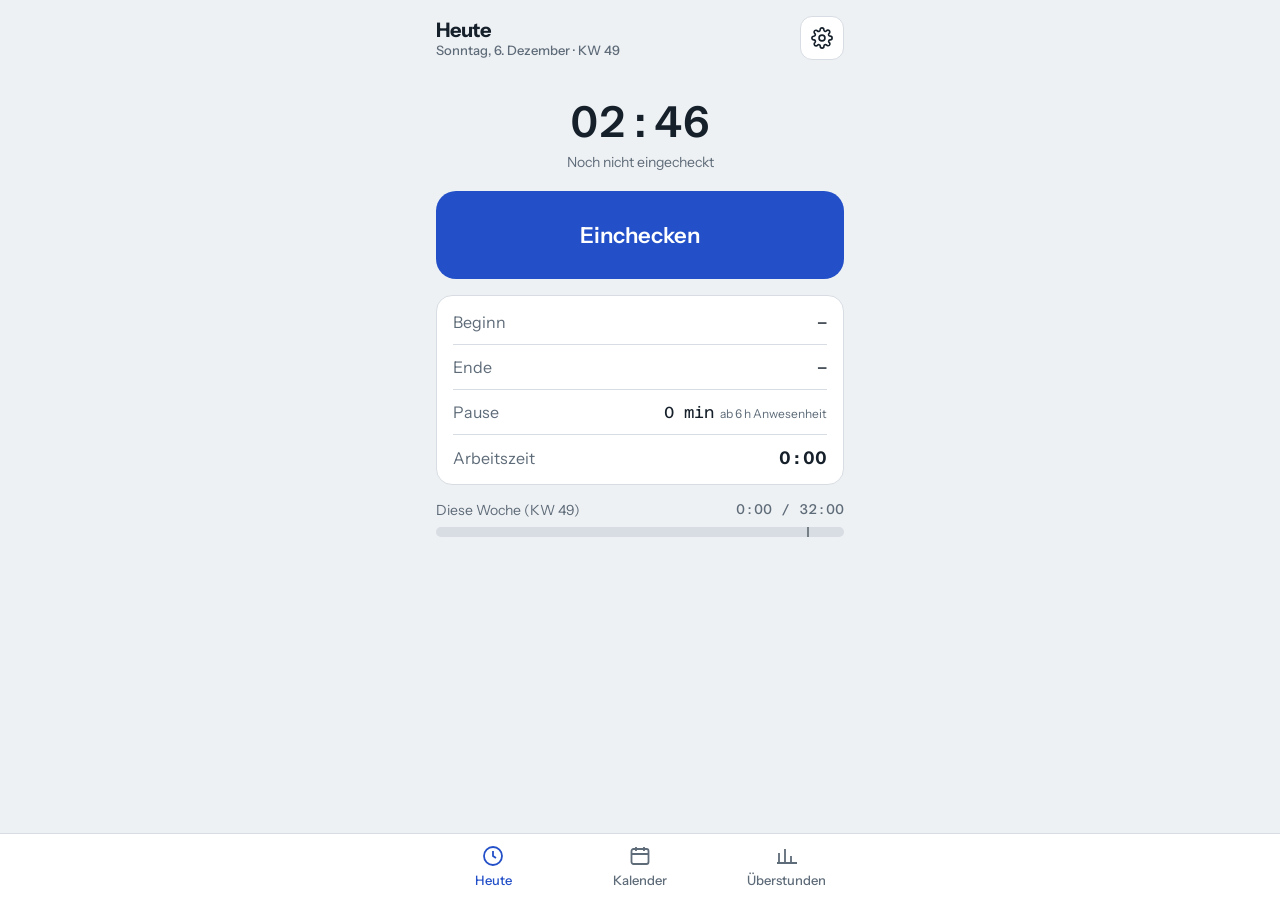
==== index.html @ 5ab732d1 "Stempeluhr: simple personal time logger PWA Check in/out, automatic ArbZG pause, 32 h week with 10 %" ====
<!doctype html>
<html lang="de">
<head>
<meta charset="utf-8">
<meta name="viewport" content="width=device-width,initial-scale=1,viewport-fit=cover">
<title>Stempeluhr</title>
<meta name="theme-color" content="#2350C8">
<link rel="manifest" href="manifest.webmanifest">
<link rel="icon" href="icon-192.png">
<link rel="apple-touch-icon" href="icon-192.png">
<link rel="stylesheet" href="https://fonts.googleapis.com/css2?family=Instrument+Sans:wght@400;500;600;700&family=Azeret+Mono:wght@400;500;600&display=swap">
<link rel="stylesheet" href="style.css">
</head>
<body>
<div class="app">
  <header>
    <div><h1 id="hdr">Heute</h1><small id="sub"></small></div>
    <button class="icon-btn" id="gear" aria-label="Einstellungen">
      <svg width="22" height="22" viewBox="0 0 24 24" fill="none" stroke="currentColor" stroke-width="1.8"><circle cx="12" cy="12" r="3.2"/><path d="M19.4 15a1.7 1.7 0 0 0 .3 1.8l.1.1a2 2 0 1 1-2.8 2.8l-.1-.1a1.7 1.7 0 0 0-1.8-.3 1.7 1.7 0 0 0-1 1.5V21a2 2 0 1 1-4 0v-.1a1.7 1.7 0 0 0-1.1-1.5 1.7 1.7 0 0 0-1.8.3l-.1.1a2 2 0 1 1-2.8-2.8l.1-.1a1.7 1.7 0 0 0 .3-1.8 1.7 1.7 0 0 0-1.5-1H3a2 2 0 1 1 0-4h.1a1.7 1.7 0 0 0 1.5-1.1 1.7 1.7 0 0 0-.3-1.8l-.1-.1a2 2 0 1 1 2.8-2.8l.1.1a1.7 1.7 0 0 0 1.8.3H9a1.7 1.7 0 0 0 1-1.5V3a2 2 0 1 1 4 0v.1a1.7 1.7 0 0 0 1 1.5 1.7 1.7 0 0 0 1.8-.3l.1-.1a2 2 0 1 1 2.8 2.8l-.1.1a1.7 1.7 0 0 0-.3 1.8V9a1.7 1.7 0 0 0 1.5 1H21a2 2 0 1 1 0 4h-.1a1.7 1.7 0 0 0-1.5 1z"/></svg>
    </button>
  </header>
  <section data-tab="heute" id="t-heute"></section>
  <section data-tab="kalender" id="t-kalender" hidden></section>
  <section data-tab="ueber" id="t-ueber" hidden></section>
</div>

<div class="tabbar"><nav role="tablist">
  <button role="tab" data-go="heute" aria-selected="true"><svg viewBox="0 0 24 24" fill="none" stroke="currentColor" stroke-width="1.8"><circle cx="12" cy="12" r="9"/><path d="M12 7v5l3 2"/></svg>Heute</button>
  <button role="tab" data-go="kalender" aria-selected="false"><svg viewBox="0 0 24 24" fill="none" stroke="currentColor" stroke-width="1.8"><rect x="3.5" y="5" width="17" height="15" rx="2"/><path d="M3.5 10h17M8 3v4M16 3v4"/></svg>Kalender</button>
  <button role="tab" data-go="ueber" aria-selected="false"><svg viewBox="0 0 24 24" fill="none" stroke="currentColor" stroke-width="1.8"><path d="M4 19V9M10 19V5M16 19v-7M22 19H2"/></svg>Überstunden</button>
</nav></div>

<div id="sheetHost"></div>
<input type="file" id="restoreFile" accept="application/json,.json" hidden>

<script src="calc.js"></script>
<script src="app.js"></script>
</body>
</html>
---- style.css ----
/* Layout: one phone-width column, header + tab body + fixed bottom tab bar */
:root{
  --bg:#EEF1F4; --surface:#FFFFFF; --ink:#16202B; --muted:#5E6B78; --line:#D7DDE3;
  --accent:#2350C8; --accent-ink:#FFFFFF; --plus:#18794E; --minus:#C2362B; --off:#B7791F; --soft:#E3E9F7;
  --sans:"Instrument Sans",system-ui,-apple-system,"Segoe UI",Roboto,sans-serif;
  --mono:"Azeret Mono",ui-monospace,"Roboto Mono",Consolas,monospace;
  color-scheme:light;
}
@media (prefers-color-scheme:dark){:root{
  --bg:#10151B; --surface:#19212A; --ink:#E8EDF2; --muted:#93A0AD; --line:#2A3542;
  --accent:#6E92F2; --accent-ink:#0B1220; --plus:#4CC38A; --minus:#F07167; --off:#E0A84A; --soft:#1F2C44; color-scheme:dark}}
*{box-sizing:border-box}
html,body{height:100%;margin:0}
body{background:var(--bg);color:var(--ink);font-family:var(--sans);font-size:16px;-webkit-tap-highlight-color:transparent}
[hidden]{display:none!important}
.app{max-width:440px;margin:0 auto;min-height:100%;display:flex;flex-direction:column;
  padding-left:max(16px,env(safe-area-inset-left,0px));padding-right:max(16px,env(safe-area-inset-right,0px));
  padding-top:env(safe-area-inset-top,0px);padding-bottom:calc(96px + env(safe-area-inset-bottom,0px))}
header{display:flex;align-items:center;justify-content:space-between;padding-block:16px 8px}
header h1{font-size:20px;margin:0;font-weight:700;letter-spacing:-.01em}
header small{display:block;color:var(--muted);font-size:13px;font-weight:500}
.icon-btn{width:44px;height:44px;border-radius:12px;border:1px solid var(--line);background:var(--surface);color:var(--ink);display:grid;place-items:center;cursor:pointer;font-size:20px}
.num{font-family:var(--mono);font-variant-numeric:tabular-nums}
section[data-tab]{display:flex;flex-direction:column;gap:16px;padding-top:8px}
/* Heute */
.clock{display:flex;flex-direction:column;align-items:center;gap:6px;padding-block:20px 4px}
.clock .now{font-family:var(--mono);font-size:44px;font-weight:500;letter-spacing:-.02em}
.clock .state{font-size:14px;color:var(--muted)}
.state .dot{display:inline-block;width:8px;height:8px;border-radius:50%;background:var(--plus);margin-right:6px;vertical-align:1px}
.big{width:100%;min-height:88px;border:0;border-radius:20px;font:600 22px var(--sans);cursor:pointer;background:var(--accent);color:var(--accent-ink)}
.big.out{background:var(--ink);color:var(--bg)}
.big.done{background:var(--surface);color:var(--muted);border:1px dashed var(--line);font-size:17px}
button:focus-visible,input:focus-visible{outline:3px solid var(--accent);outline-offset:2px}
.panel{background:var(--surface);border:1px solid var(--line);border-radius:16px;padding:4px 16px}
.row{display:flex;justify-content:space-between;align-items:baseline;padding-block:12px;border-bottom:1px solid var(--line);gap:12px}
.row:last-child{border-bottom:0}
.row span:first-child{color:var(--muted)}
.row .hint{font-size:12px;color:var(--muted);margin-left:6px;font-family:var(--sans)}
.row.total span:last-child{font-weight:600;font-size:18px}
.week{display:flex;flex-direction:column;gap:8px}
.week .lbl{display:flex;justify-content:space-between;font-size:14px;color:var(--muted)}
.bar{height:10px;border-radius:6px;background:var(--line);position:relative;overflow:hidden}
.bar i{position:absolute;inset:0 auto 0 0;background:var(--accent);border-radius:6px}
.bar b{position:absolute;top:0;bottom:0;width:2px;background:var(--ink);opacity:.5}
.link{background:none;border:0;color:var(--accent);font:500 14px var(--sans);cursor:pointer;align-self:center;padding:8px}
.warn{background:var(--surface);border:1px solid var(--off);border-radius:14px;padding:12px 16px;display:flex;justify-content:space-between;align-items:center;gap:12px;font-size:14px}
.warn button{border:0;background:var(--off);color:var(--surface);font:600 14px var(--sans);border-radius:10px;padding:10px 14px;cursor:pointer;flex:0 0 auto}
/* Kalender */
.monthbar{display:flex;align-items:center;justify-content:space-between}
.monthbar h2{font-size:18px;margin:0}
.cal{display:grid;grid-template-columns:repeat(7,minmax(0,1fr));gap:4px}
.cal .wd{font-size:12px;color:var(--muted);text-align:center;padding-bottom:4px;text-transform:uppercase;letter-spacing:.06em}
.cal button{aspect-ratio:1/1.15;max-width:100%;border:1px solid transparent;border-radius:10px;background:var(--surface);color:var(--ink);
  display:flex;flex-direction:column;align-items:center;justify-content:center;gap:2px;cursor:pointer;font:500 15px var(--sans);padding:0}
.cal button.empty{visibility:hidden}
.cal button.we{background:transparent;color:var(--muted)}
.cal button.today{border-color:var(--accent)}
.cal button small{font-family:var(--mono);font-size:10px;color:var(--muted)}
.cal button.off small{color:var(--off);font-family:var(--sans);font-weight:600}
.legend{display:flex;gap:14px;flex-wrap:wrap;font-size:13px;color:var(--muted)}
.legend span::before{content:"";display:inline-block;width:10px;height:10px;border-radius:3px;margin-right:6px;vertical-align:-1px;background:var(--c)}
/* Überstunden */
.saldo{display:flex;flex-direction:column;align-items:center;gap:4px;padding-block:24px 12px}
.saldo .v{font-family:var(--mono);font-size:56px;font-weight:600;letter-spacing:-.03em}
.saldo .cap{color:var(--muted);font-size:14px}
.pos{color:var(--plus)} .neg{color:var(--minus)} .zero{color:var(--muted)}
.rule{font-size:13px;color:var(--muted);line-height:1.5;margin:0}
.empty-state{text-align:center;color:var(--muted);padding:32px 8px;line-height:1.5}
.wk{display:grid;grid-template-columns:auto 1fr auto;gap:4px 12px;align-items:baseline;padding-block:12px;border-bottom:1px solid var(--line)}
.wk:last-child{border-bottom:0}
.wk .k{font-weight:600}
.wk .d{color:var(--muted);font-size:13px}
.wk .x{font-family:var(--mono);font-weight:600}
.pill{font-size:11px;font-weight:600;padding:2px 8px;border-radius:999px;background:var(--soft);color:var(--accent);margin-left:6px;vertical-align:1px}
/* Tab bar */
.tabbar{position:fixed;left:0;right:0;bottom:0;background:var(--surface);border-top:1px solid var(--line);z-index:5;
  padding-bottom:env(safe-area-inset-bottom,0px);padding-left:env(safe-area-inset-left,0px);padding-right:env(safe-area-inset-right,0px)}
.tabbar nav{max-width:440px;margin:0 auto;display:grid;grid-template-columns:repeat(3,1fr)}
.tabbar button{background:none;border:0;color:var(--muted);font:500 13px var(--sans);display:flex;flex-direction:column;align-items:center;gap:4px;padding:10px 0 12px;cursor:pointer}
.tabbar button[aria-selected="true"]{color:var(--accent)}
.tabbar svg{width:24px;height:24px}
/* Sheets */
.scrim{position:fixed;inset:0;background:rgba(10,15,20,.45);display:flex;align-items:flex-end;justify-content:center;z-index:20}
.sheet{background:var(--surface);width:100%;max-width:440px;border-radius:20px 20px 0 0;max-height:90%;overflow:auto;
  padding:20px max(16px,env(safe-area-inset-right,0px)) calc(20px + env(safe-area-inset-bottom,0px)) max(16px,env(safe-area-inset-left,0px));display:flex;flex-direction:column;gap:16px}
.sheet h3{margin:0;font-size:18px}
.seg{display:grid;grid-template-columns:repeat(4,1fr);gap:4px;background:var(--bg);padding:4px;border-radius:12px}
.seg button{border:0;background:none;border-radius:9px;padding:10px 0;font:500 14px var(--sans);color:var(--muted);cursor:pointer}
.seg button[aria-pressed="true"]{background:var(--surface);color:var(--ink);box-shadow:0 1px 2px rgba(0,0,0,.12)}
.fields{display:grid;grid-template-columns:1fr 1fr;gap:12px}
label{display:flex;flex-direction:column;gap:6px;font-size:13px;color:var(--muted)}
input{font:500 18px var(--mono);padding:12px;border-radius:12px;border:1px solid var(--line);background:var(--bg);color:var(--ink);min-width:0;width:100%}
.full{grid-column:1/-1}
.result{display:flex;justify-content:space-between;align-items:baseline;padding:12px 16px;background:var(--soft);border-radius:12px}
.result b{font-family:var(--mono);font-size:22px}
.error{color:var(--minus);font-size:14px;margin:0}
.actions{display:flex;gap:10px}
.actions button{flex:1;min-height:52px;border-radius:14px;font:600 16px var(--sans);cursor:pointer;border:1px solid var(--line);background:var(--surface);color:var(--ink)}
.actions .primary{background:var(--accent);color:var(--accent-ink);border-color:var(--accent)}
.actions .danger{color:var(--minus);flex:0 0 auto;padding-inline:18px}
.set-row{align-items:center}
.set-row input{width:96px;text-align:right}
.toast{position:fixed;left:50%;transform:translateX(-50%);bottom:calc(92px + env(safe-area-inset-bottom,0px));background:var(--ink);color:var(--bg);padding:10px 16px;border-radius:10px;font-size:14px;z-index:30;max-width:calc(100% - 32px)}
@media (prefers-reduced-motion:no-preference){.sheet{animation:up .18s ease-out}@keyframes up{from{transform:translateY(24px);opacity:.6}}}
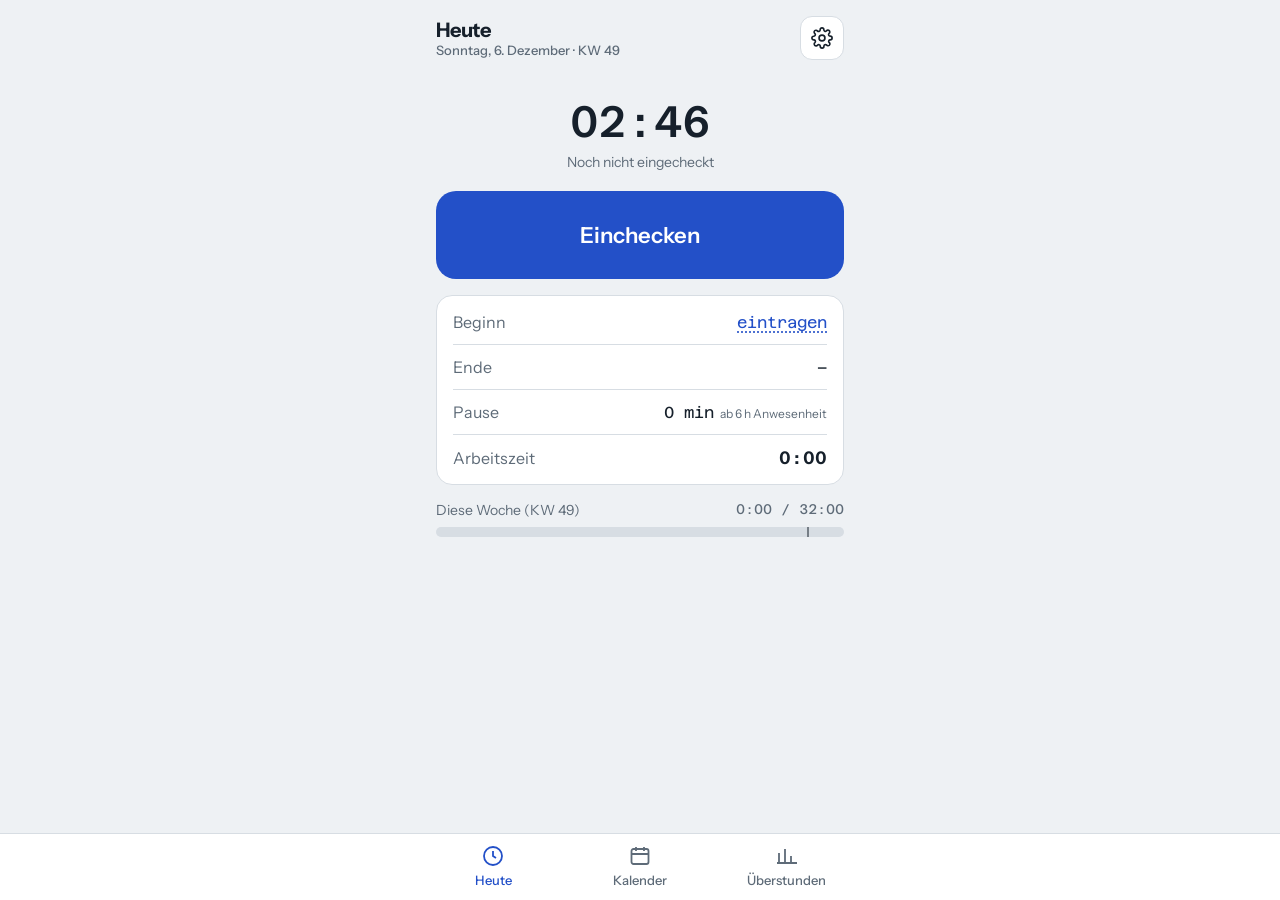
==== commit d4b25abe: "Serve fonts from the app and add a privacy note Opening the app no longer connects to Google. Both f" ====
--- a/index.html
+++ b/index.html
@@ -8,7 +8,6 @@
 <link rel="manifest" href="manifest.webmanifest">
 <link rel="icon" href="icon-192.png">
 <link rel="apple-touch-icon" href="icon-192.png">
-<link rel="stylesheet" href="https://fonts.googleapis.com/css2?family=Instrument+Sans:wght@400;500;600;700&family=Azeret+Mono:wght@400;500;600&display=swap">
 <link rel="stylesheet" href="style.css">
 </head>
 <body>
--- a/style.css
+++ b/style.css
@@ -1,3 +1,6 @@
+/* Fonts ship with the app, so opening it makes no connection to a font service */
+@font-face{font-family:"Instrument Sans";font-weight:400 700;font-display:swap;src:url(fonts/instrument-sans.woff2) format("woff2")}
+@font-face{font-family:"Azeret Mono";font-weight:400 600;font-display:swap;src:url(fonts/azeret-mono.woff2) format("woff2")}
 /* Layout: one phone-width column, header + tab body + fixed bottom tab bar */
 :root{
   --bg:#EEF1F4; --surface:#FFFFFF; --ink:#16202B; --muted:#5E6B78; --line:#D7DDE3;
@@ -37,6 +40,11 @@
 .row span:first-child{color:var(--muted)}
 .row .hint{font-size:12px;color:var(--muted);margin-left:6px;font-family:var(--sans)}
 .row.total span:last-child{font-weight:600;font-size:18px}
+.row[data-time]{position:relative}
+.row[data-time] input{position:absolute;inset:0;opacity:0;width:100%;height:100%;padding:0;border:0;margin:0;font-size:16px;cursor:pointer;z-index:1}
+.row[data-time] input:disabled{pointer-events:none}
+.row.tap{cursor:pointer}
+.tapval{color:var(--accent);text-decoration:underline dotted;text-underline-offset:4px}
 .week{display:flex;flex-direction:column;gap:8px}
 .week .lbl{display:flex;justify-content:space-between;font-size:14px;color:var(--muted)}
 .bar{height:10px;border-radius:6px;background:var(--line);position:relative;overflow:hidden}
@@ -52,11 +60,13 @@
 .cal .wd{font-size:12px;color:var(--muted);text-align:center;padding-bottom:4px;text-transform:uppercase;letter-spacing:.06em}
 .cal button{aspect-ratio:1/1.15;max-width:100%;border:1px solid transparent;border-radius:10px;background:var(--surface);color:var(--ink);
   display:flex;flex-direction:column;align-items:center;justify-content:center;gap:2px;cursor:pointer;font:500 15px var(--sans);padding:0}
+.cal button{position:relative}
+.cal .wmark{position:absolute;top:2px;right:4px;font-style:normal;font-size:11px;color:var(--off)}
 .cal button.empty{visibility:hidden}
 .cal button.we{background:transparent;color:var(--muted)}
 .cal button.today{border-color:var(--accent)}
 .cal button small{font-family:var(--mono);font-size:10px;color:var(--muted)}
-.cal button.off small{color:var(--off);font-family:var(--sans);font-weight:600}
+.cal button.off small{color:var(--off);font-family:var(--sans);font-weight:600;font-size:9px;white-space:nowrap}
 .legend{display:flex;gap:14px;flex-wrap:wrap;font-size:13px;color:var(--muted)}
 .legend span::before{content:"";display:inline-block;width:10px;height:10px;border-radius:3px;margin-right:6px;vertical-align:-1px;background:var(--c)}
 /* Überstunden */
@@ -68,6 +78,17 @@
 .empty-state{text-align:center;color:var(--muted);padding:32px 8px;line-height:1.5}
 .wk{display:grid;grid-template-columns:auto 1fr auto;gap:4px 12px;align-items:baseline;padding-block:12px;border-bottom:1px solid var(--line)}
 .wk:last-child{border-bottom:0}
+.wk.corr{cursor:pointer}
+.tip{margin:0;padding-block:12px 4px;font-size:14px;color:var(--muted)}
+.tip .num{color:var(--ink);font-weight:600}
+.chart{display:block;width:100%;height:auto;margin-bottom:8px;touch-action:pan-y}
+.chart text{fill:var(--muted);font:11px var(--sans)}
+.chart .grid{stroke:var(--line);stroke-width:1}
+.chart .zero{stroke:var(--muted);stroke-width:1}
+.chart .line{fill:none;stroke:var(--accent);stroke-width:2;stroke-linecap:round;stroke-linejoin:round}
+.chart .cross{stroke:var(--muted);stroke-width:1;stroke-dasharray:3 3}
+.chart .dot{fill:var(--accent);stroke:var(--surface);stroke-width:2}
+.chart .hit{fill:transparent;cursor:pointer}
 .wk .k{font-weight:600}
 .wk .d{color:var(--muted);font-size:13px}
 .wk .x{font-family:var(--mono);font-weight:600}
@@ -85,6 +106,9 @@
   padding:20px max(16px,env(safe-area-inset-right,0px)) calc(20px + env(safe-area-inset-bottom,0px)) max(16px,env(safe-area-inset-left,0px));display:flex;flex-direction:column;gap:16px}
 .sheet h3{margin:0;font-size:18px}
 .seg{display:grid;grid-template-columns:repeat(4,1fr);gap:4px;background:var(--bg);padding:4px;border-radius:12px}
+.seg.two{grid-template-columns:repeat(2,1fr)}
+.seg.five{grid-template-columns:repeat(5,minmax(0,1fr))}
+.seg.five button{font-size:13px}
 .seg button{border:0;background:none;border-radius:9px;padding:10px 0;font:500 14px var(--sans);color:var(--muted);cursor:pointer}
 .seg button[aria-pressed="true"]{background:var(--surface);color:var(--ink);box-shadow:0 1px 2px rgba(0,0,0,.12)}
 .fields{display:grid;grid-template-columns:1fr 1fr;gap:12px}
@@ -100,5 +124,10 @@
 .actions .danger{color:var(--minus);flex:0 0 auto;padding-inline:18px}
 .set-row{align-items:center}
 .set-row input{width:96px;text-align:right}
+details.privacy{font-size:14px;color:var(--muted);line-height:1.5}
+details.privacy summary{cursor:pointer;font-weight:600;color:var(--ink);padding-block:4px}
+details.privacy p{margin:8px 0 0}
+select{font:500 15px var(--sans);padding:10px;border-radius:12px;border:1px solid var(--line);background:var(--bg);color:var(--ink);min-width:0;max-width:200px}
+.holiday-note{margin:0;color:var(--off);font-size:14px;font-weight:600}
 .toast{position:fixed;left:50%;transform:translateX(-50%);bottom:calc(92px + env(safe-area-inset-bottom,0px));background:var(--ink);color:var(--bg);padding:10px 16px;border-radius:10px;font-size:14px;z-index:30;max-width:calc(100% - 32px)}
 @media (prefers-reduced-motion:no-preference){.sheet{animation:up .18s ease-out}@keyframes up{from{transform:translateY(24px);opacity:.6}}}
